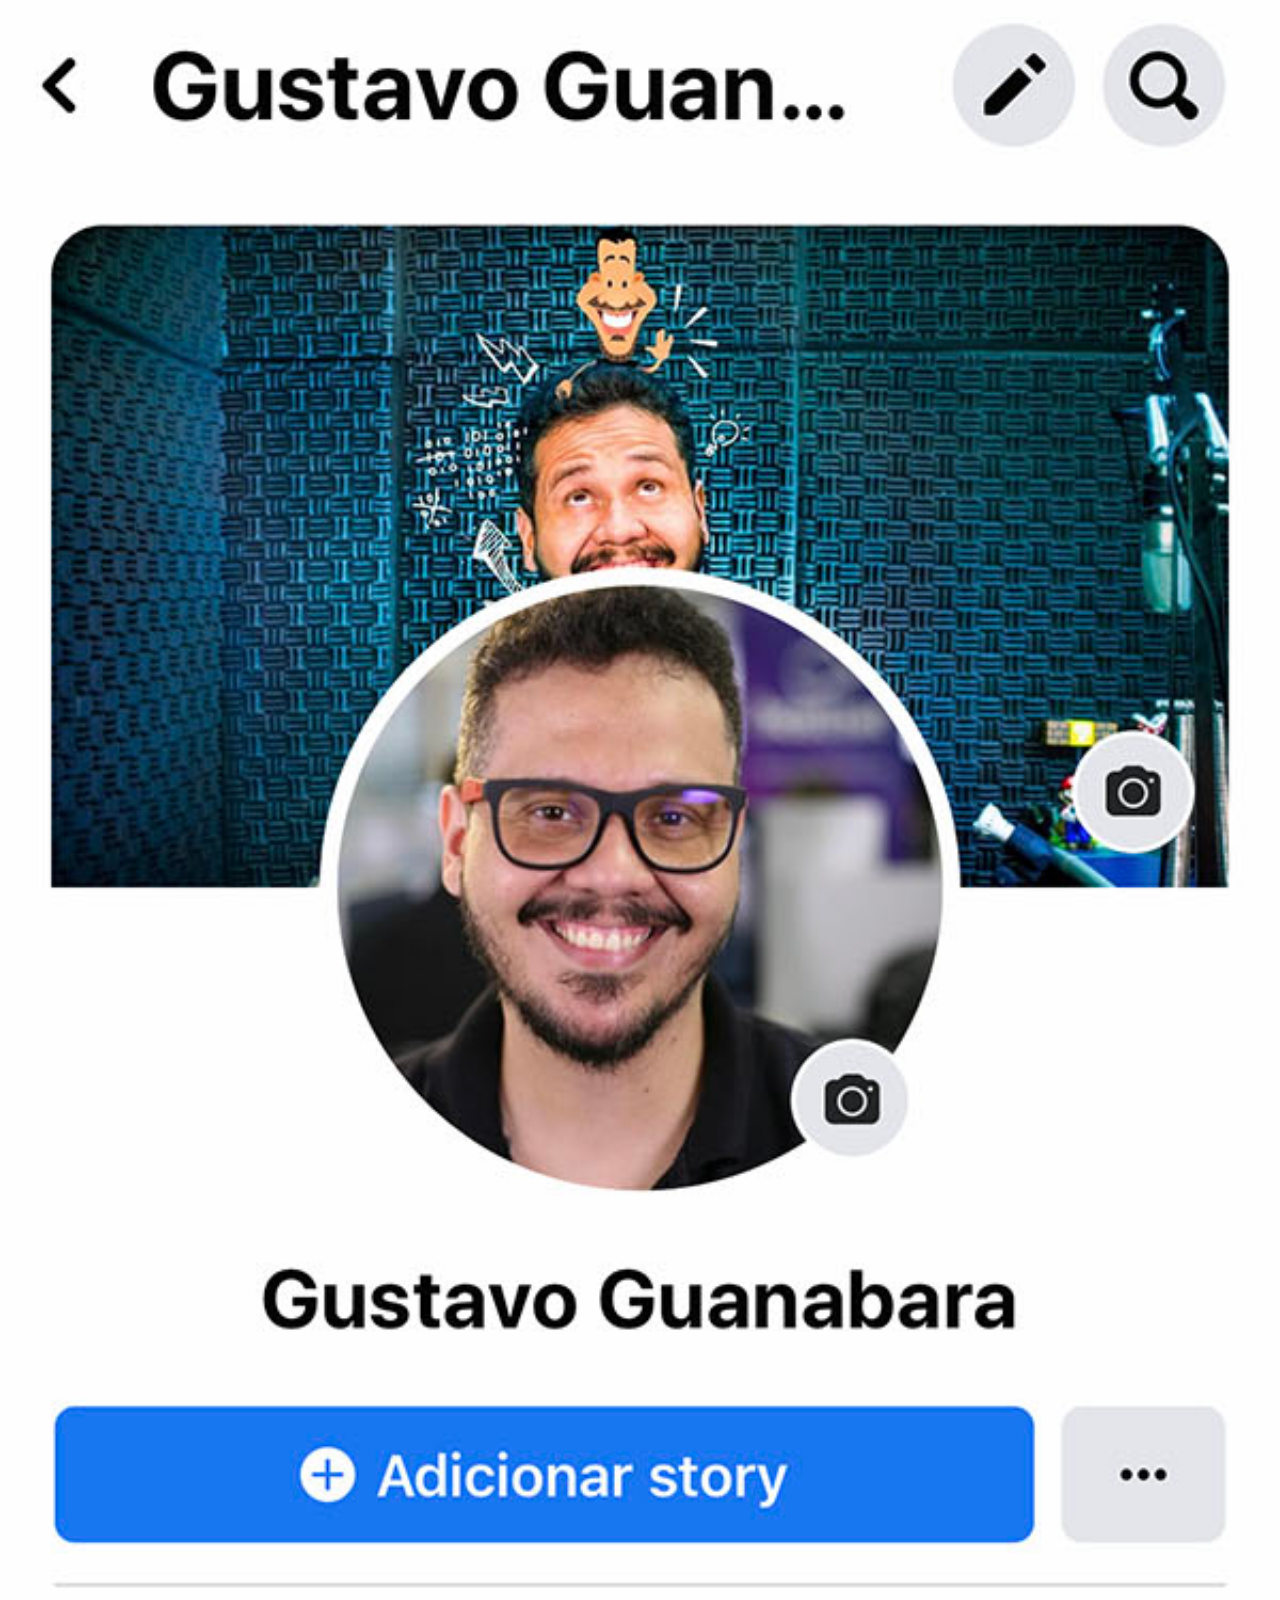
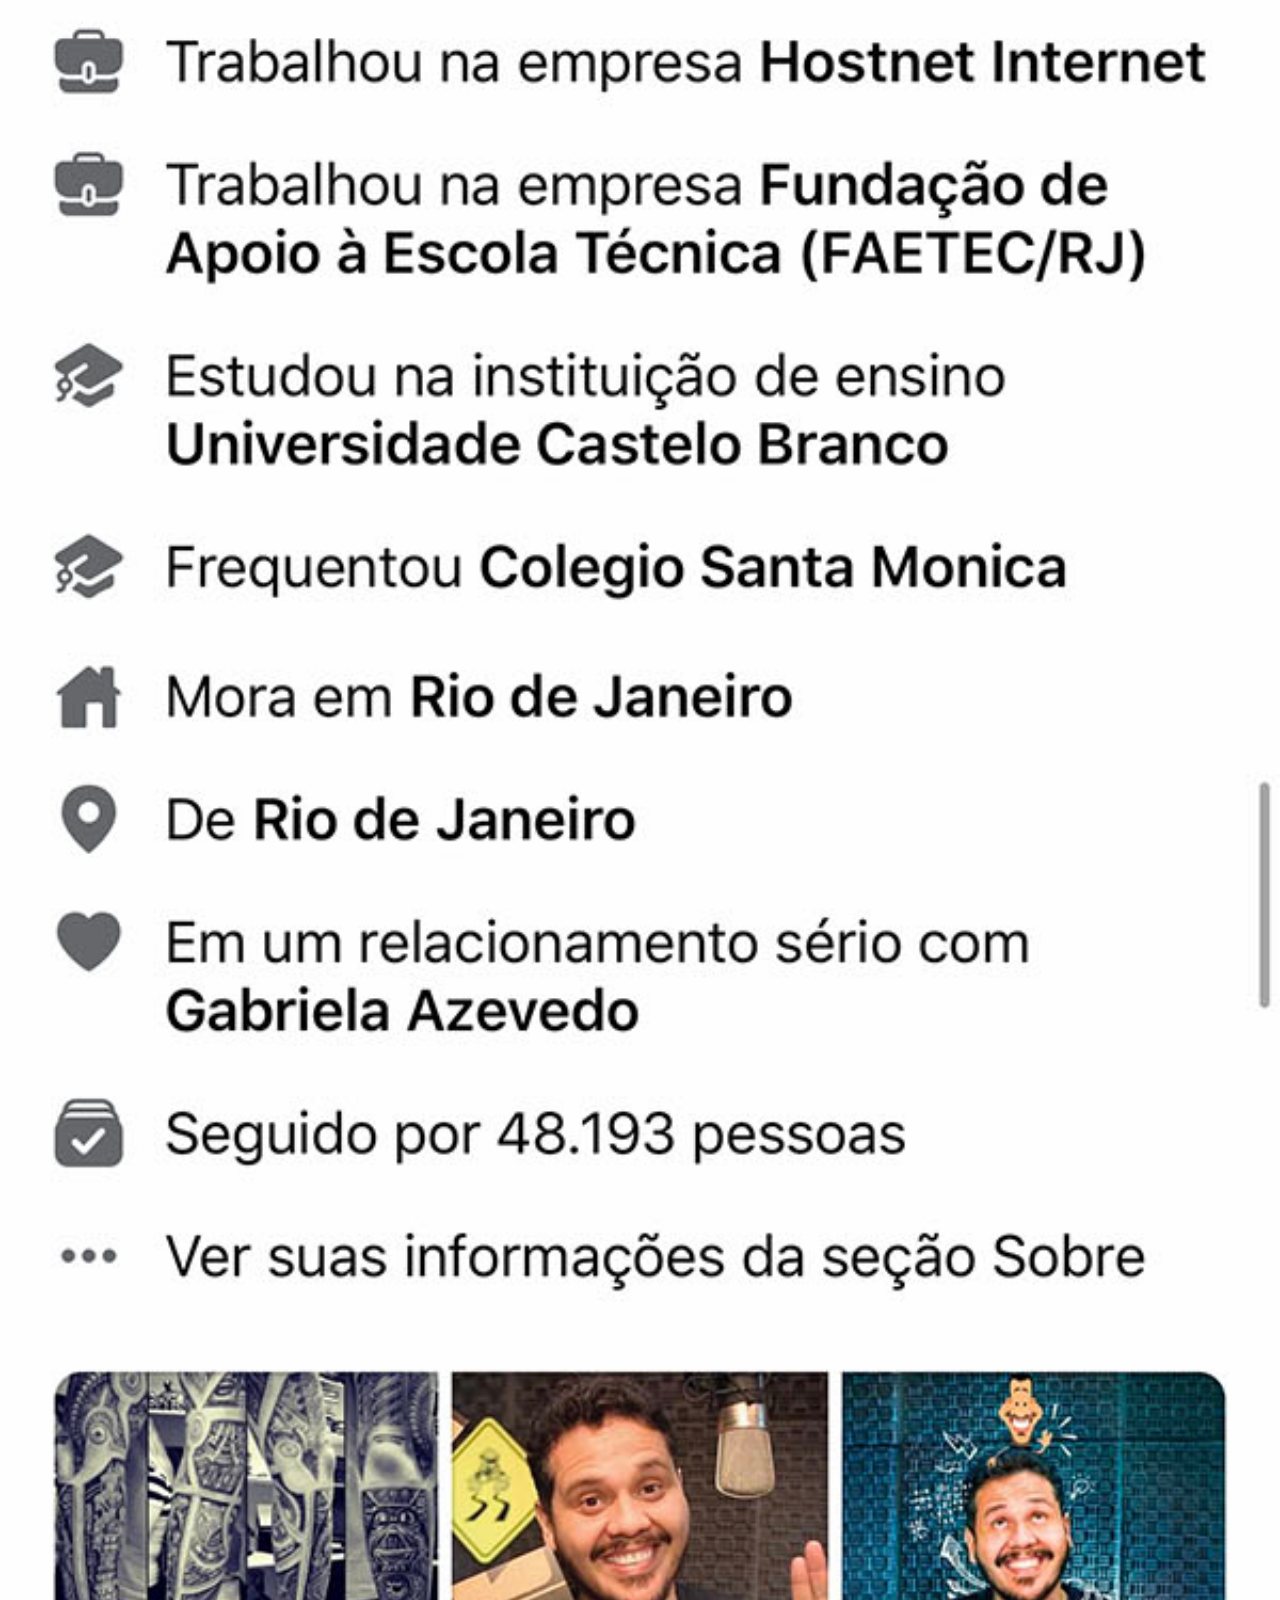
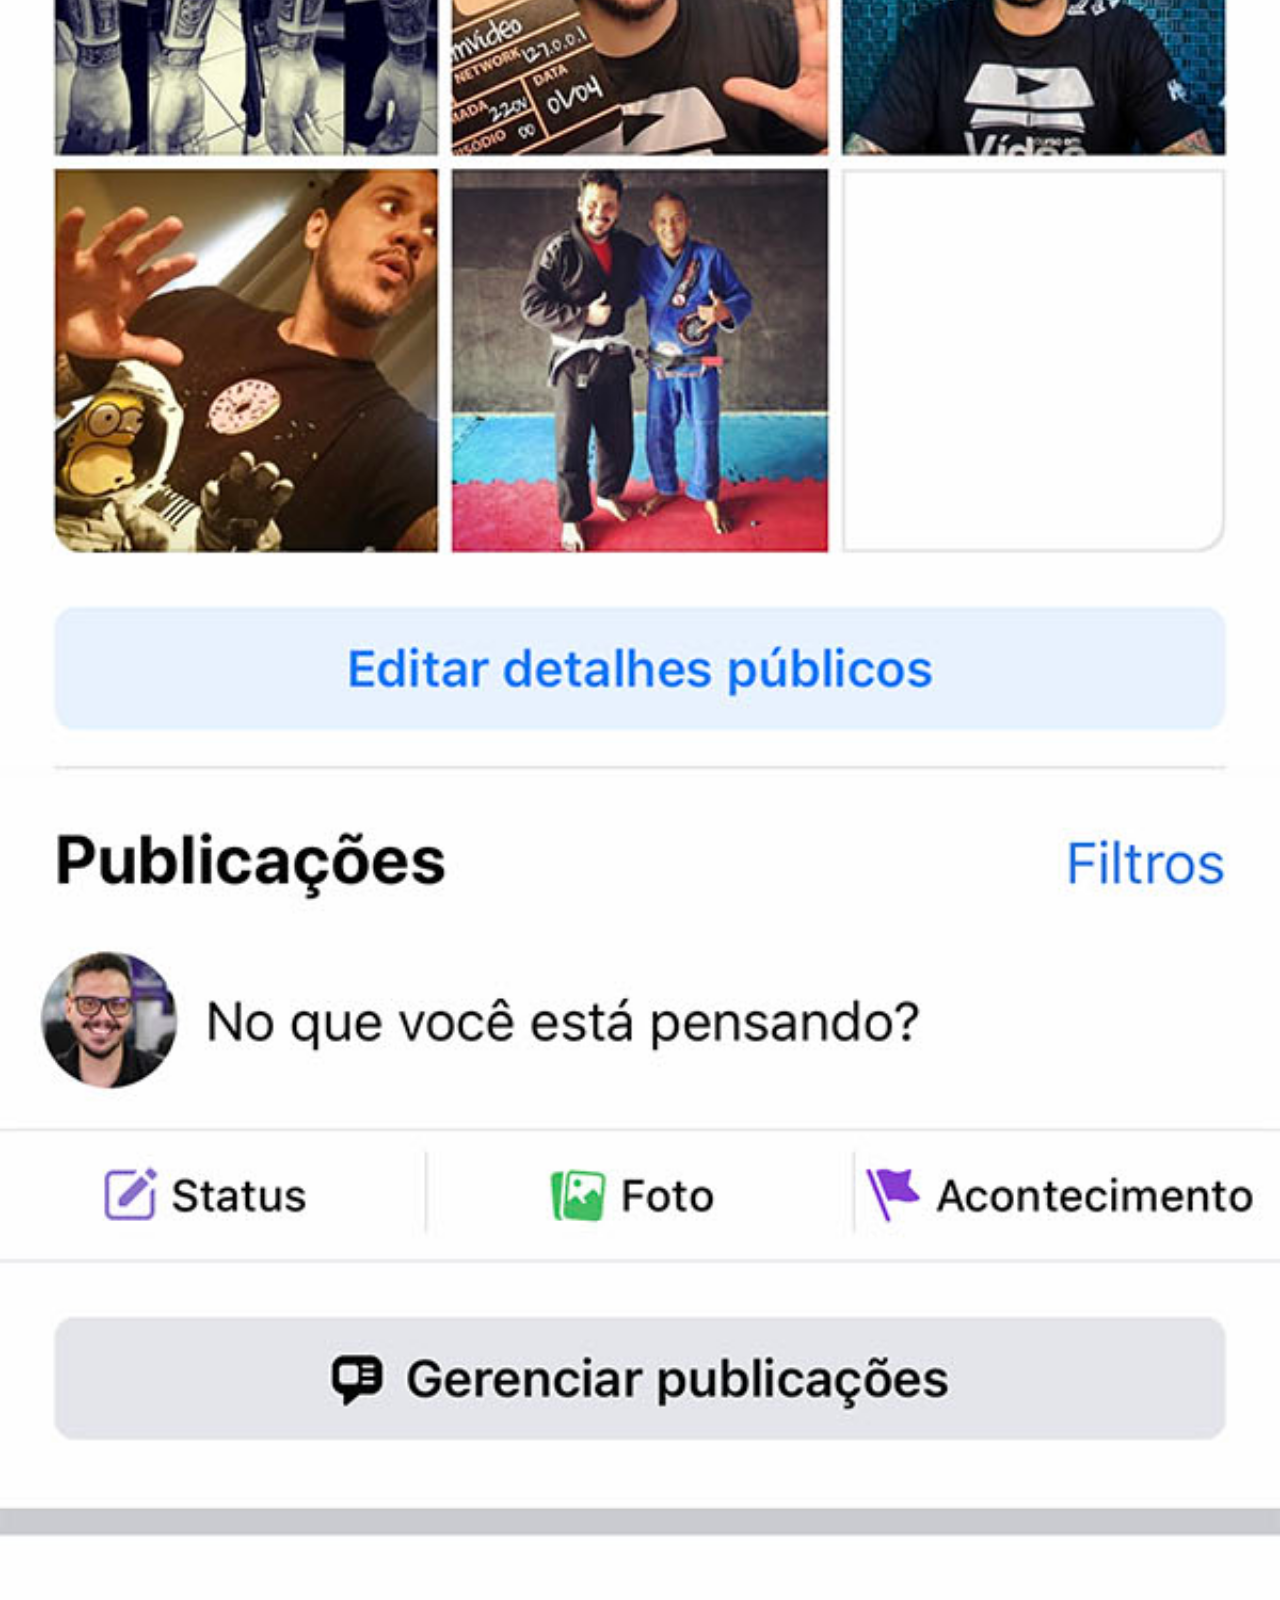
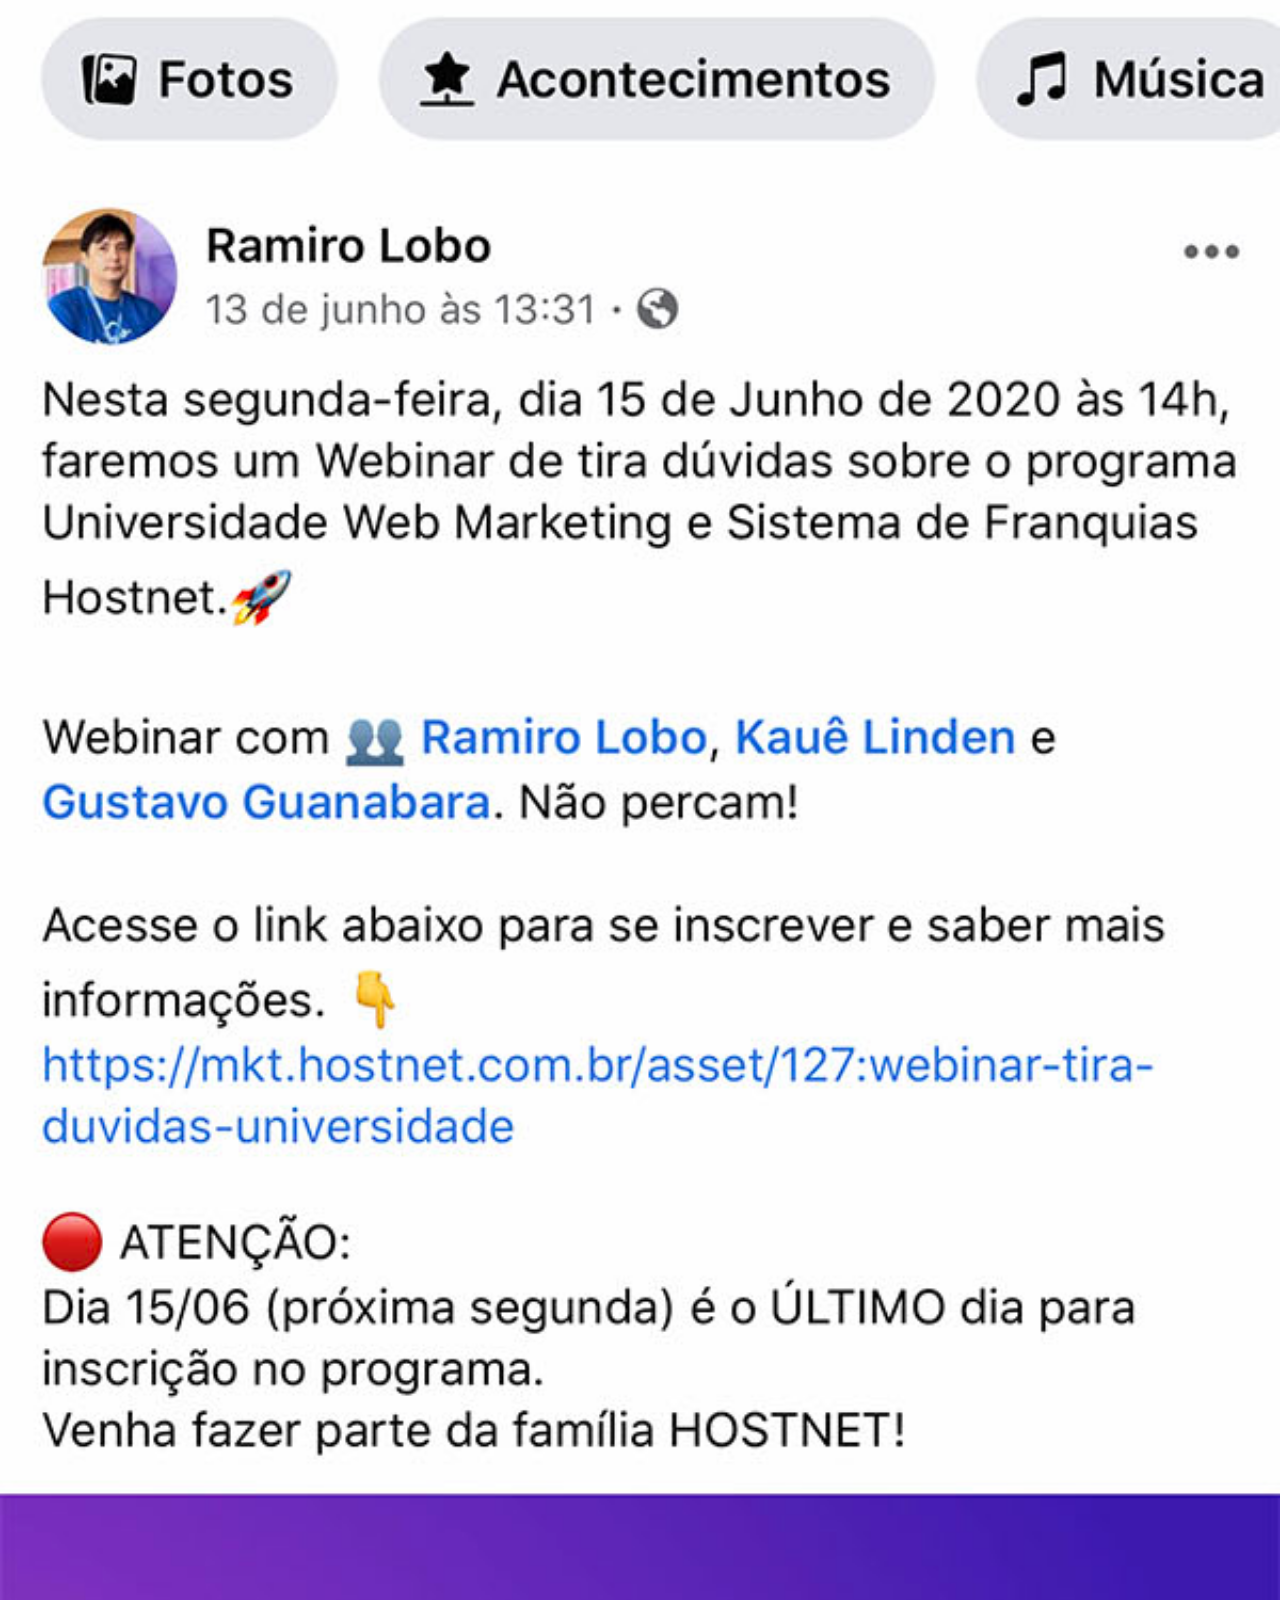
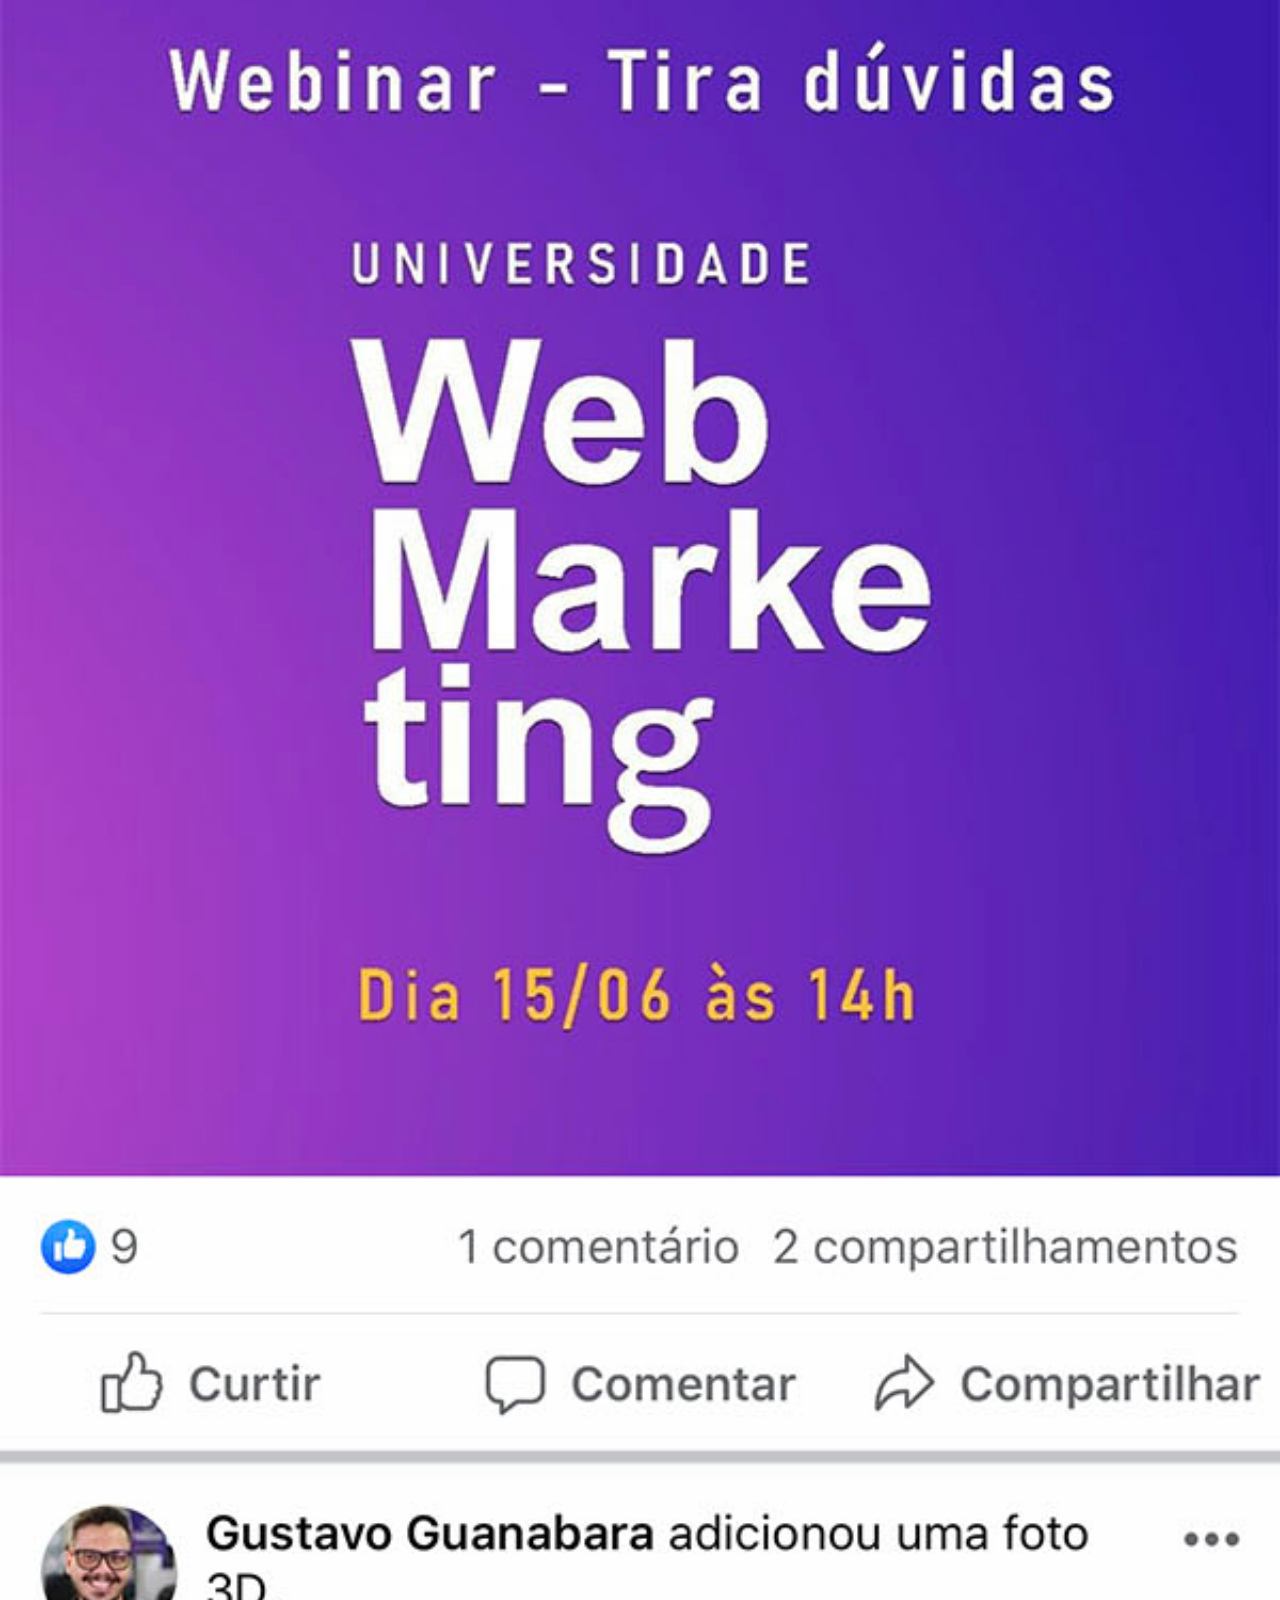
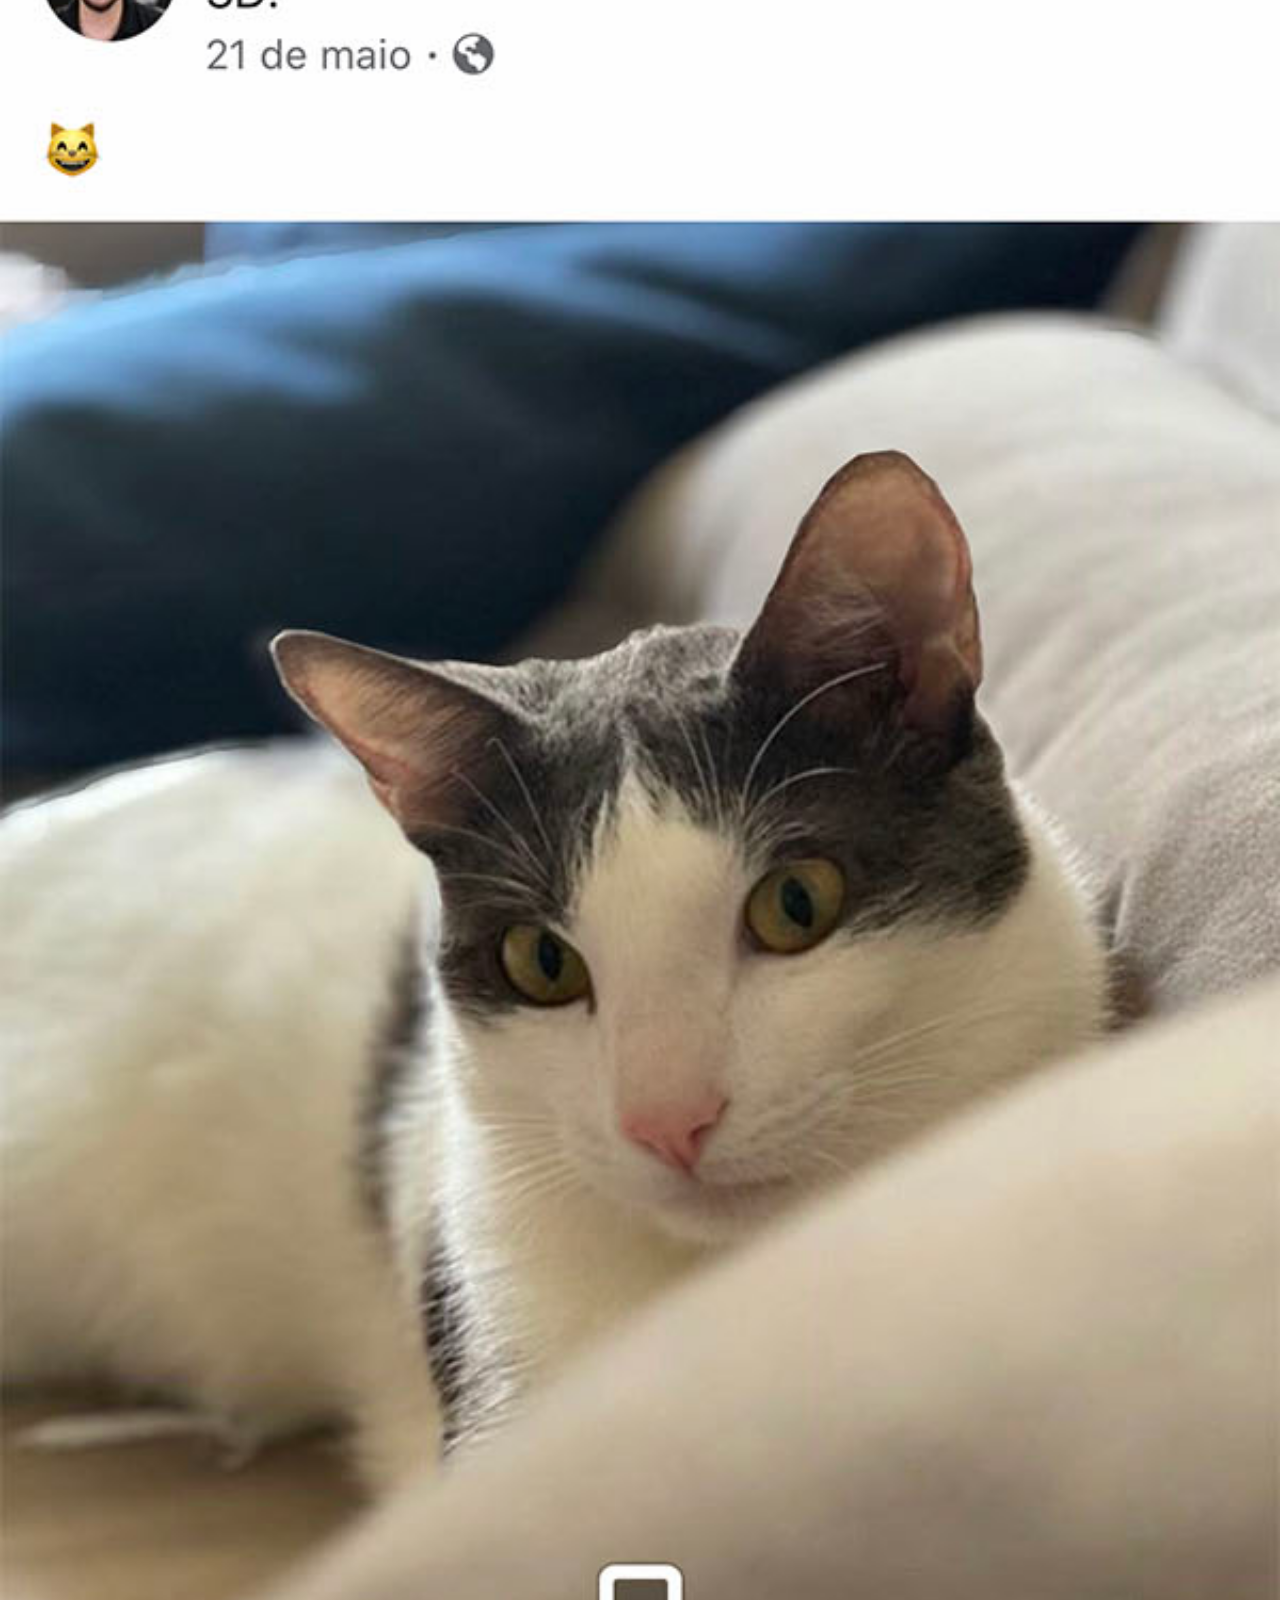
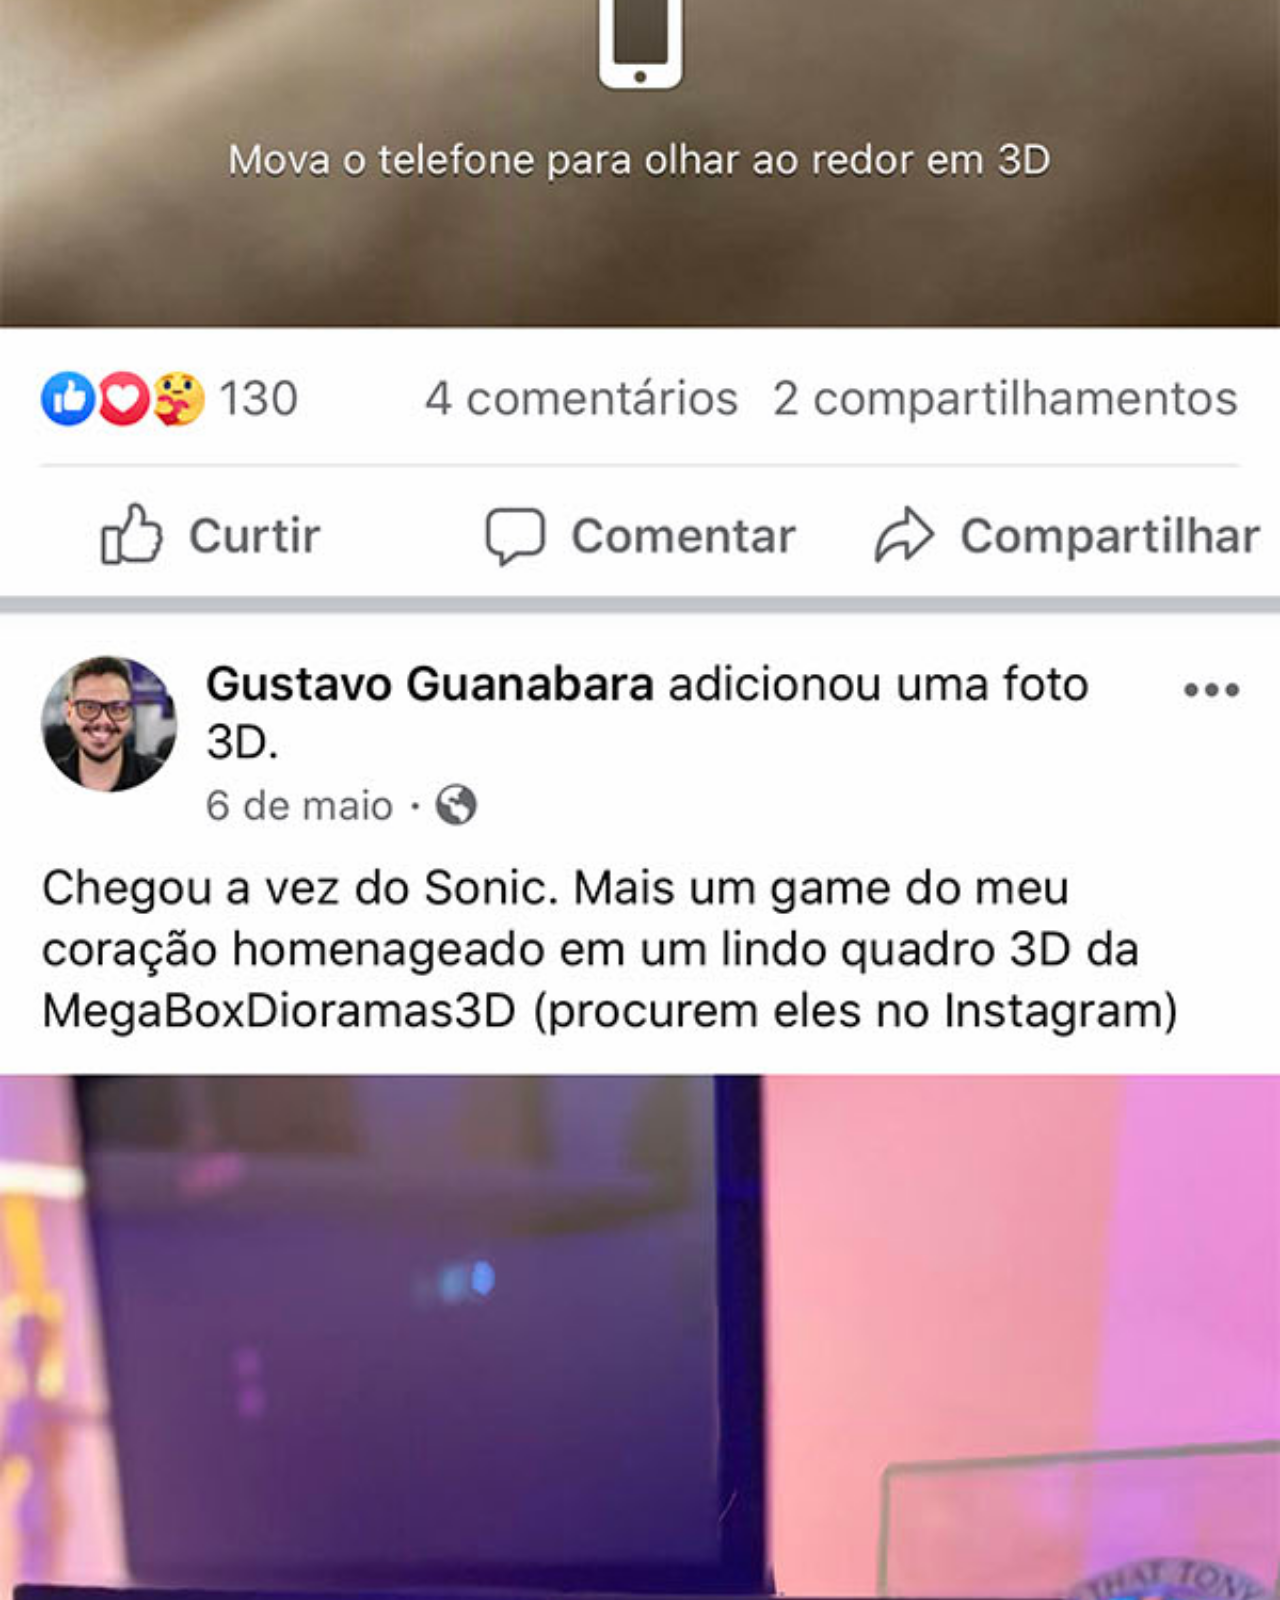
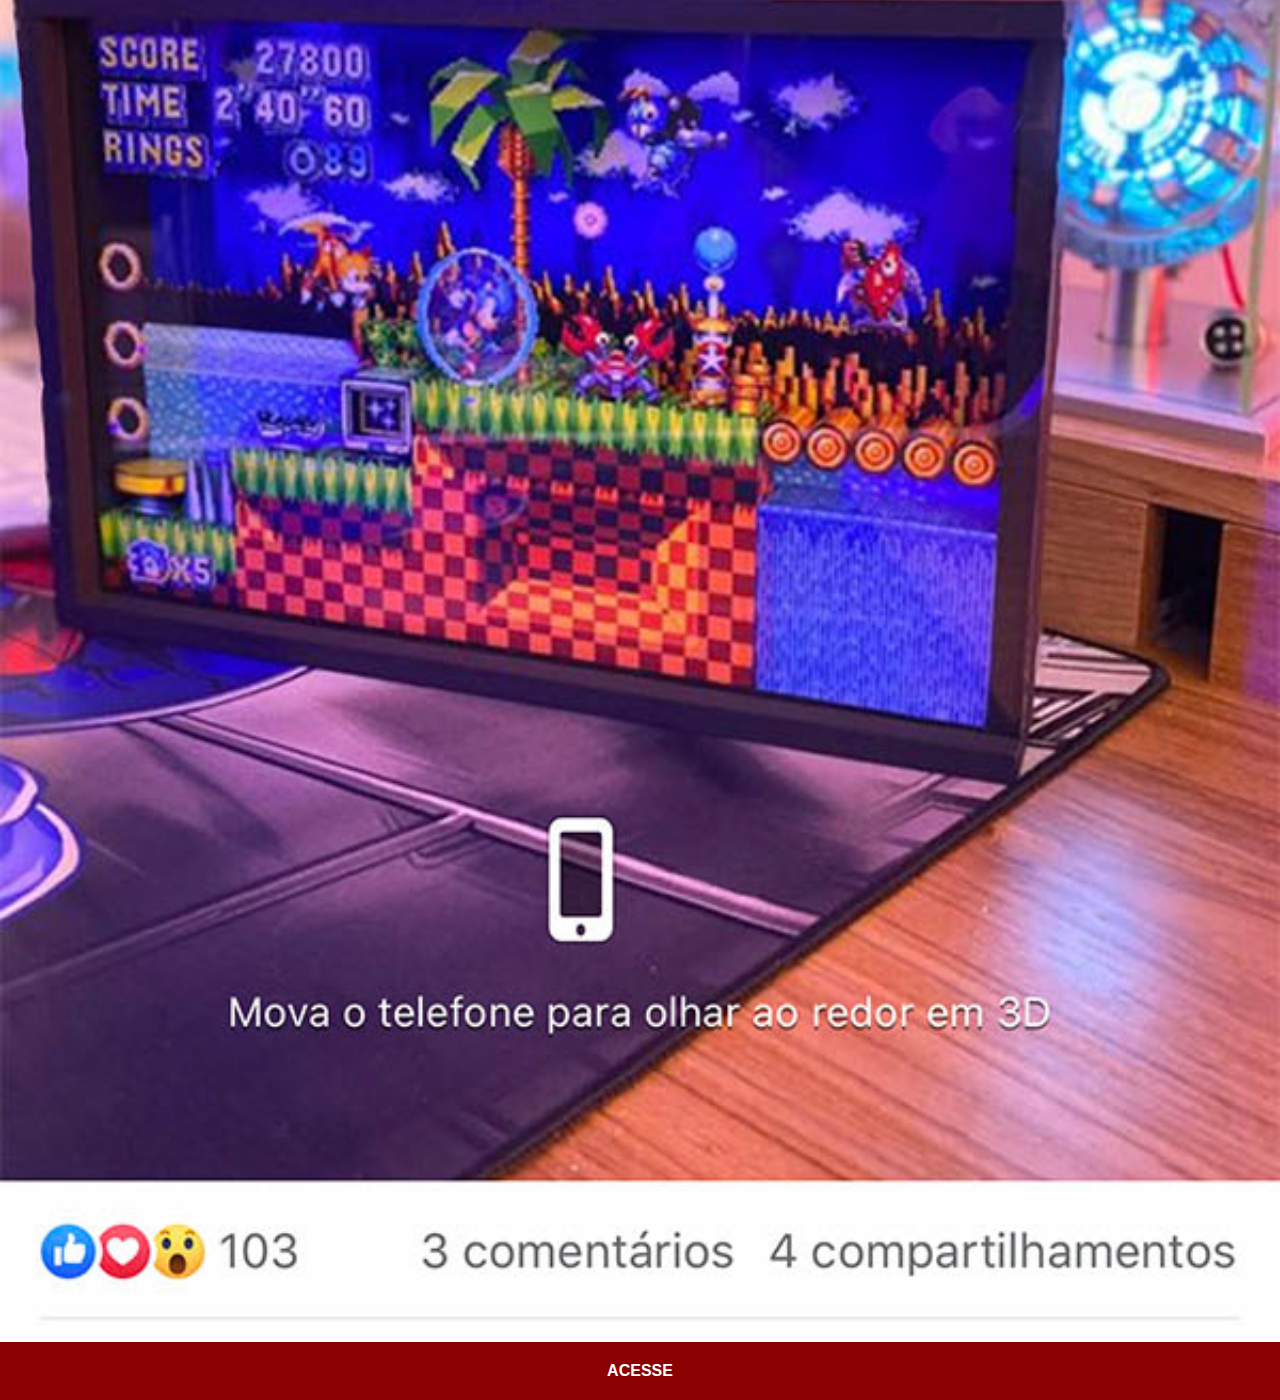
==== facebook.html @ 58ea2803 "criacao de links redes sociais" ====
<!DOCTYPE html>
<html lang="pt-br">
<head>
    <meta charset="UTF-8">
    <meta name="viewport" content="width=device-width, initial-scale=1.0">
    <title>Facebook</title>
    <link rel="stylesheet" href="estilos/social.css">
</head>
<body>
    <img src="imagens/tela-facebook.jpg" alt="facebook">
    <a href="https://www.facebook.com/dionata.filth/" target="_blank">ACESSE</a>
</body>
</html>
---- estilos/social.css ----
@charset "UTF-8";

* {
    margin: 0px;
    padding: 0px;
    font-family: Arial, Helvetica, sans-serif;
}

::-webkit-scrollbar {
    width: 0px;
    height: 0px;
}

img {
    width: 100vw;
}

a {
    display: block;
    background-color: darkred;
    color: white;
    padding: 20px;
    text-align: center;
    font-weight: bolder;
    text-decoration: none;
}

a:hover {
    background-color: red;
}
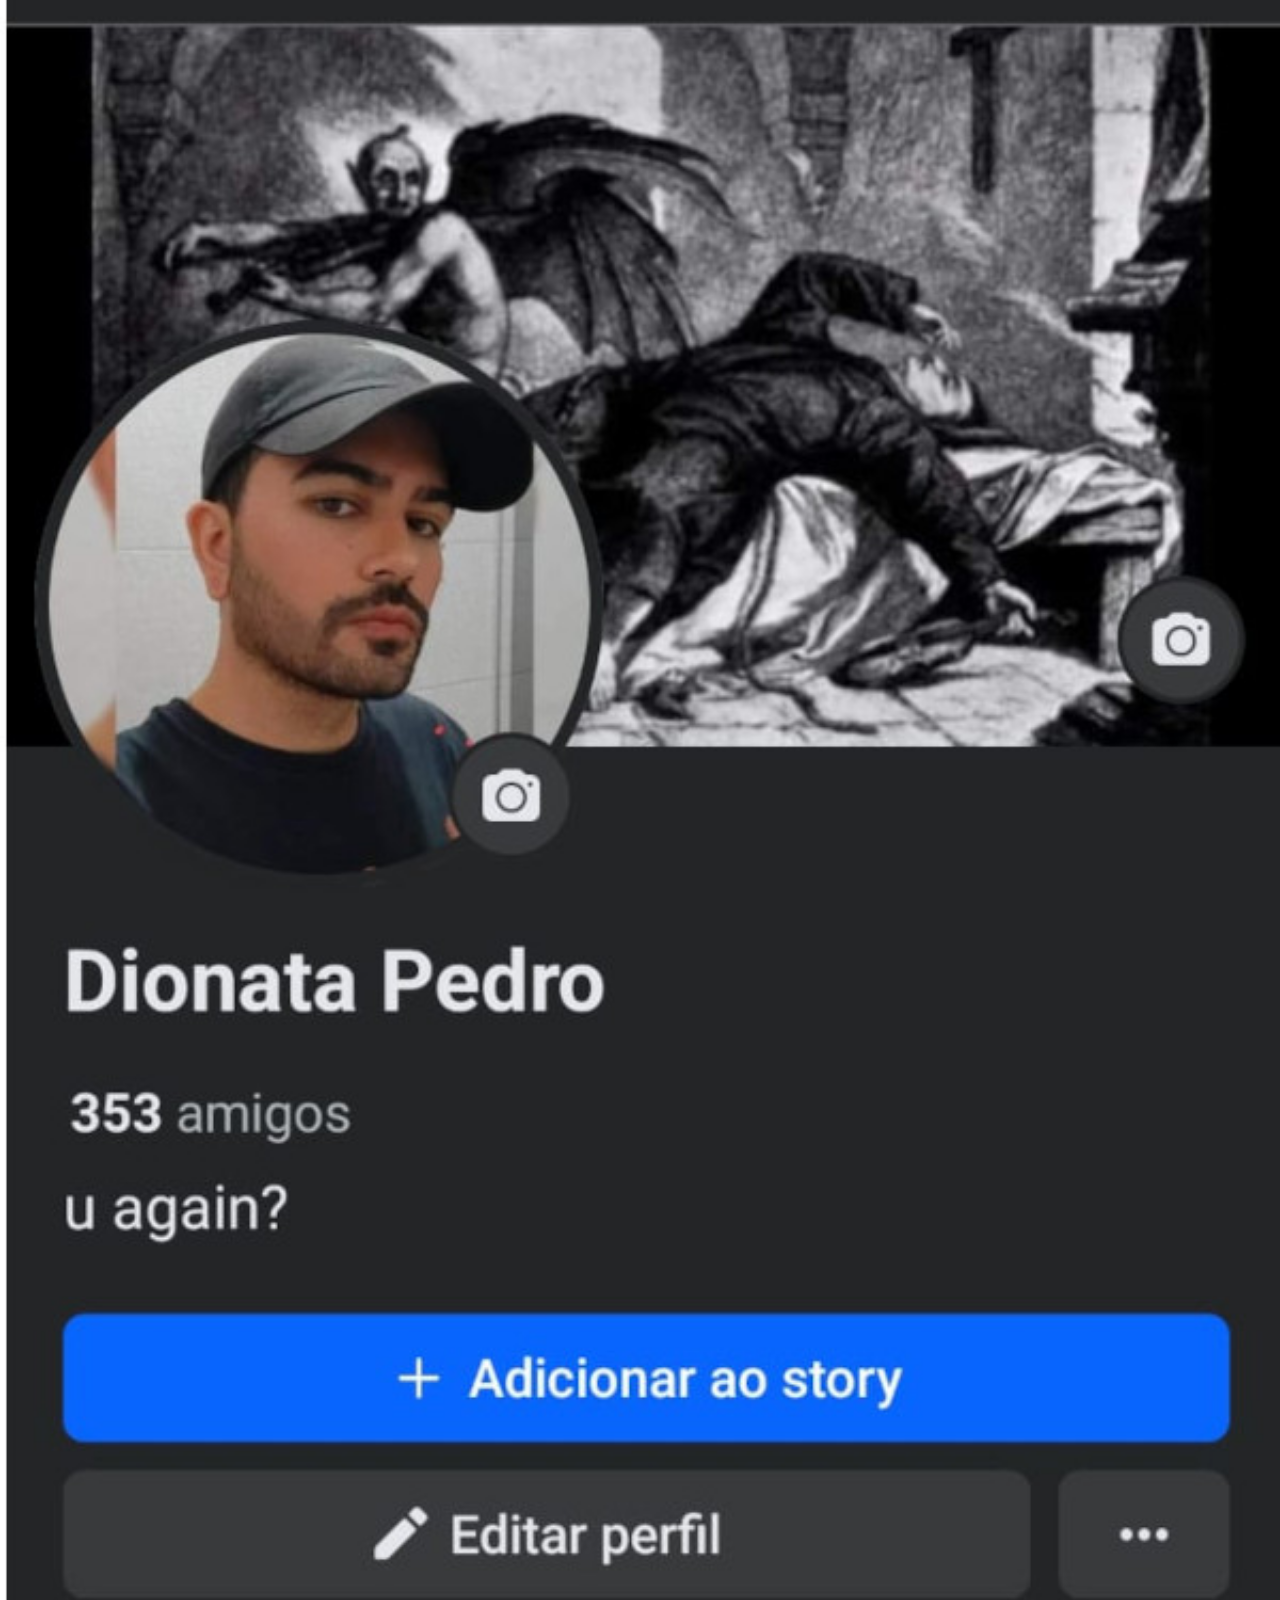
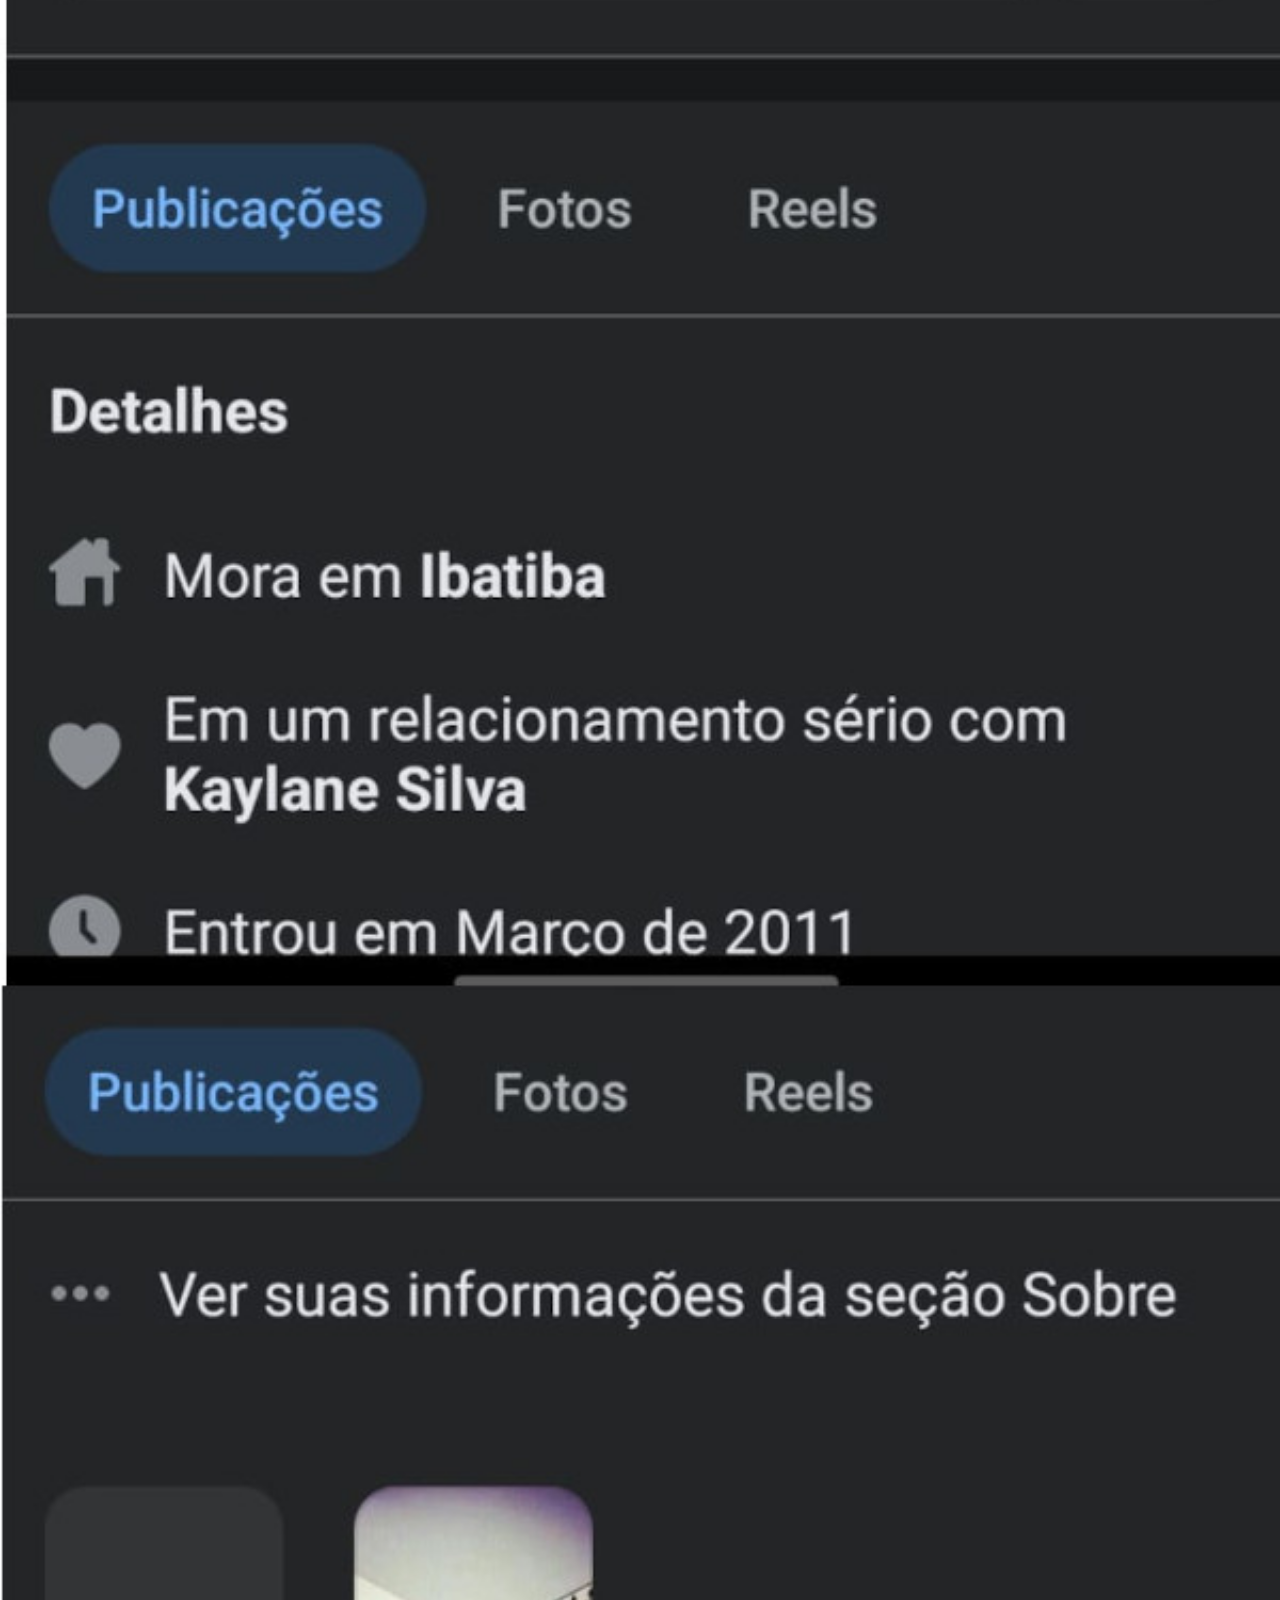
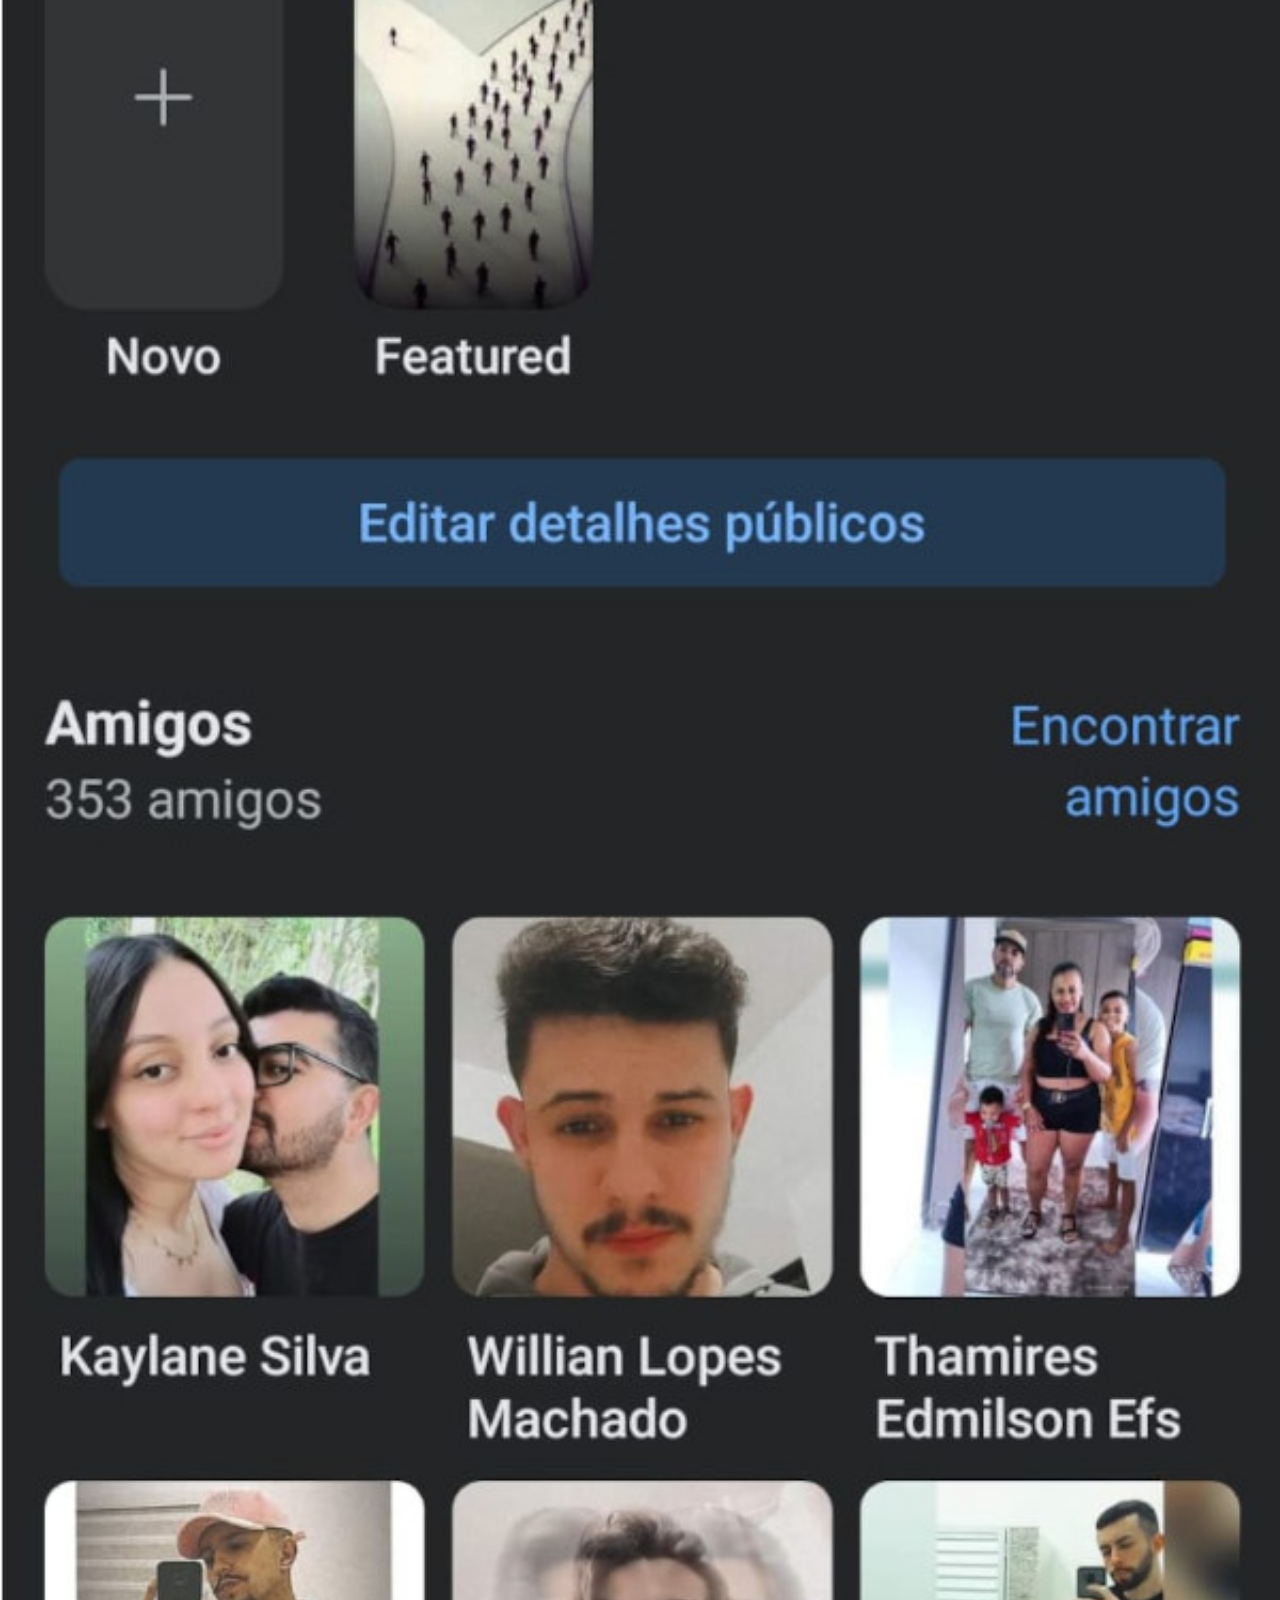
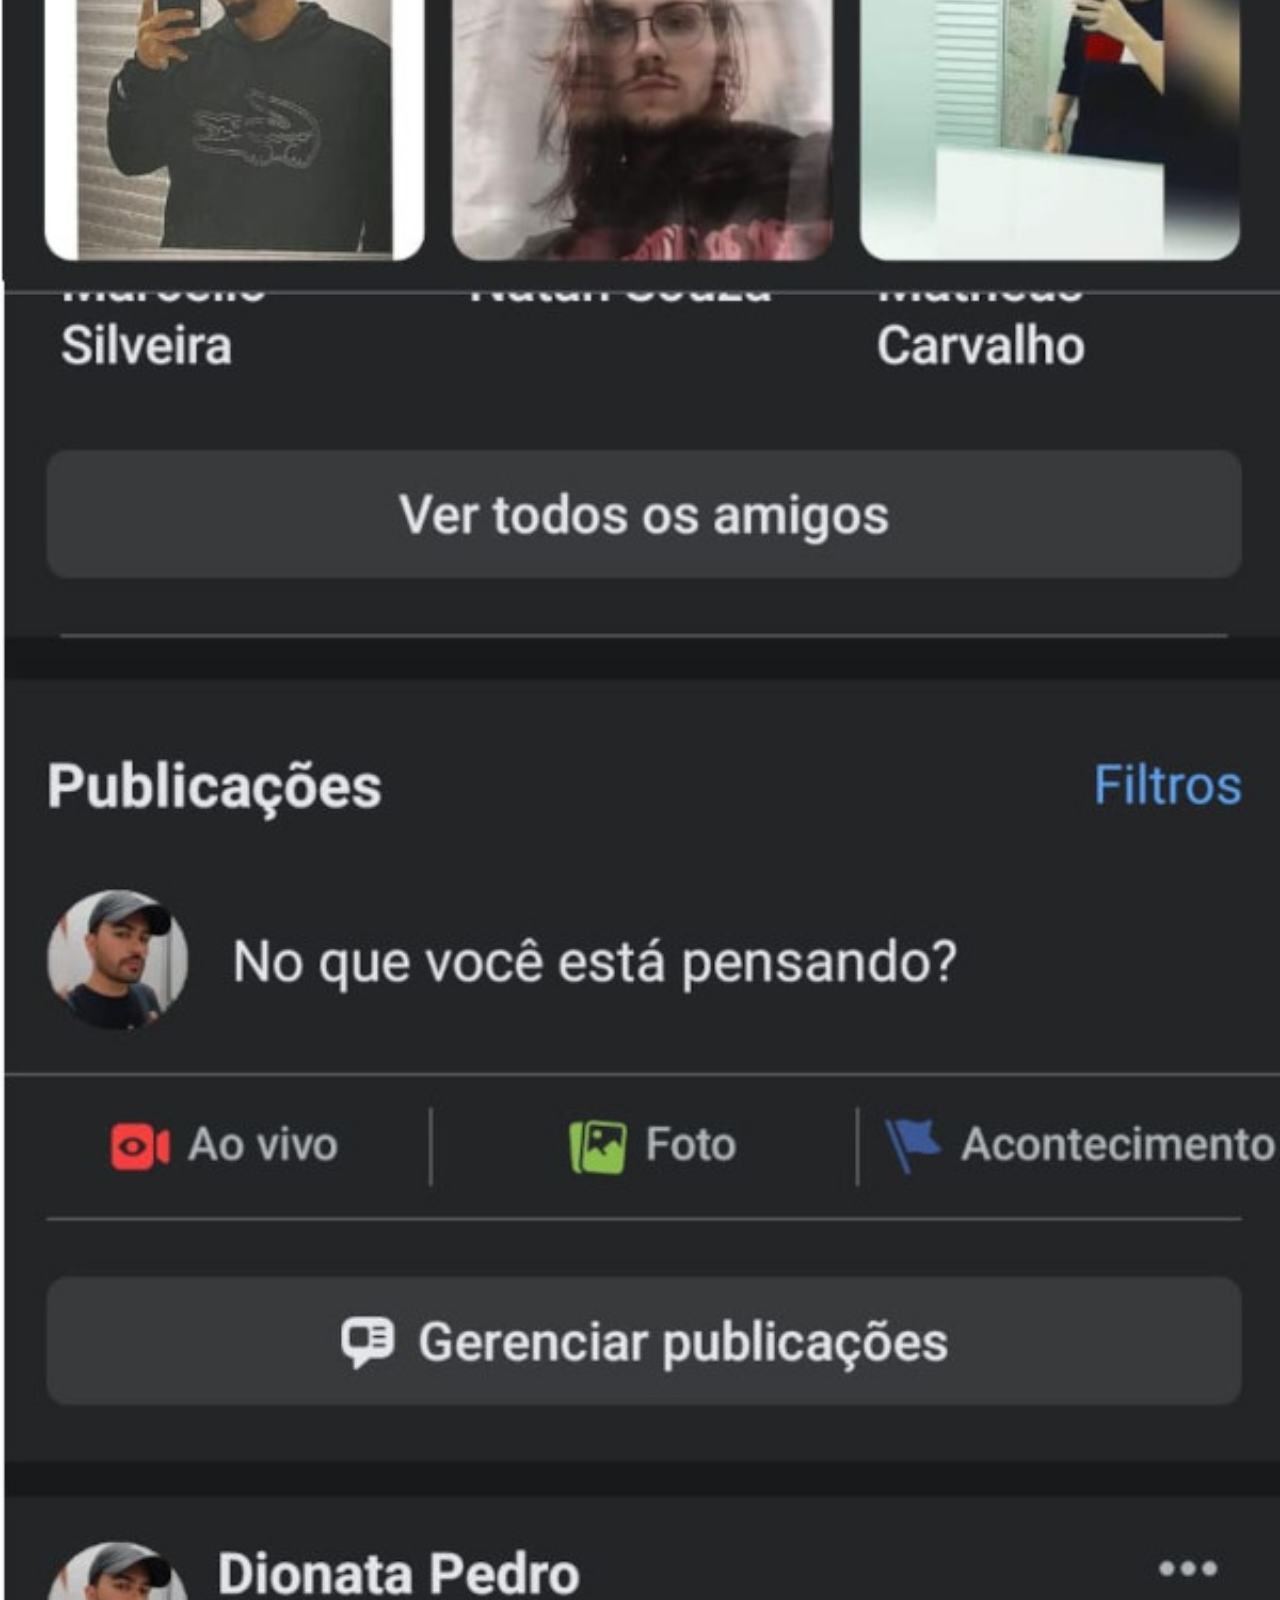
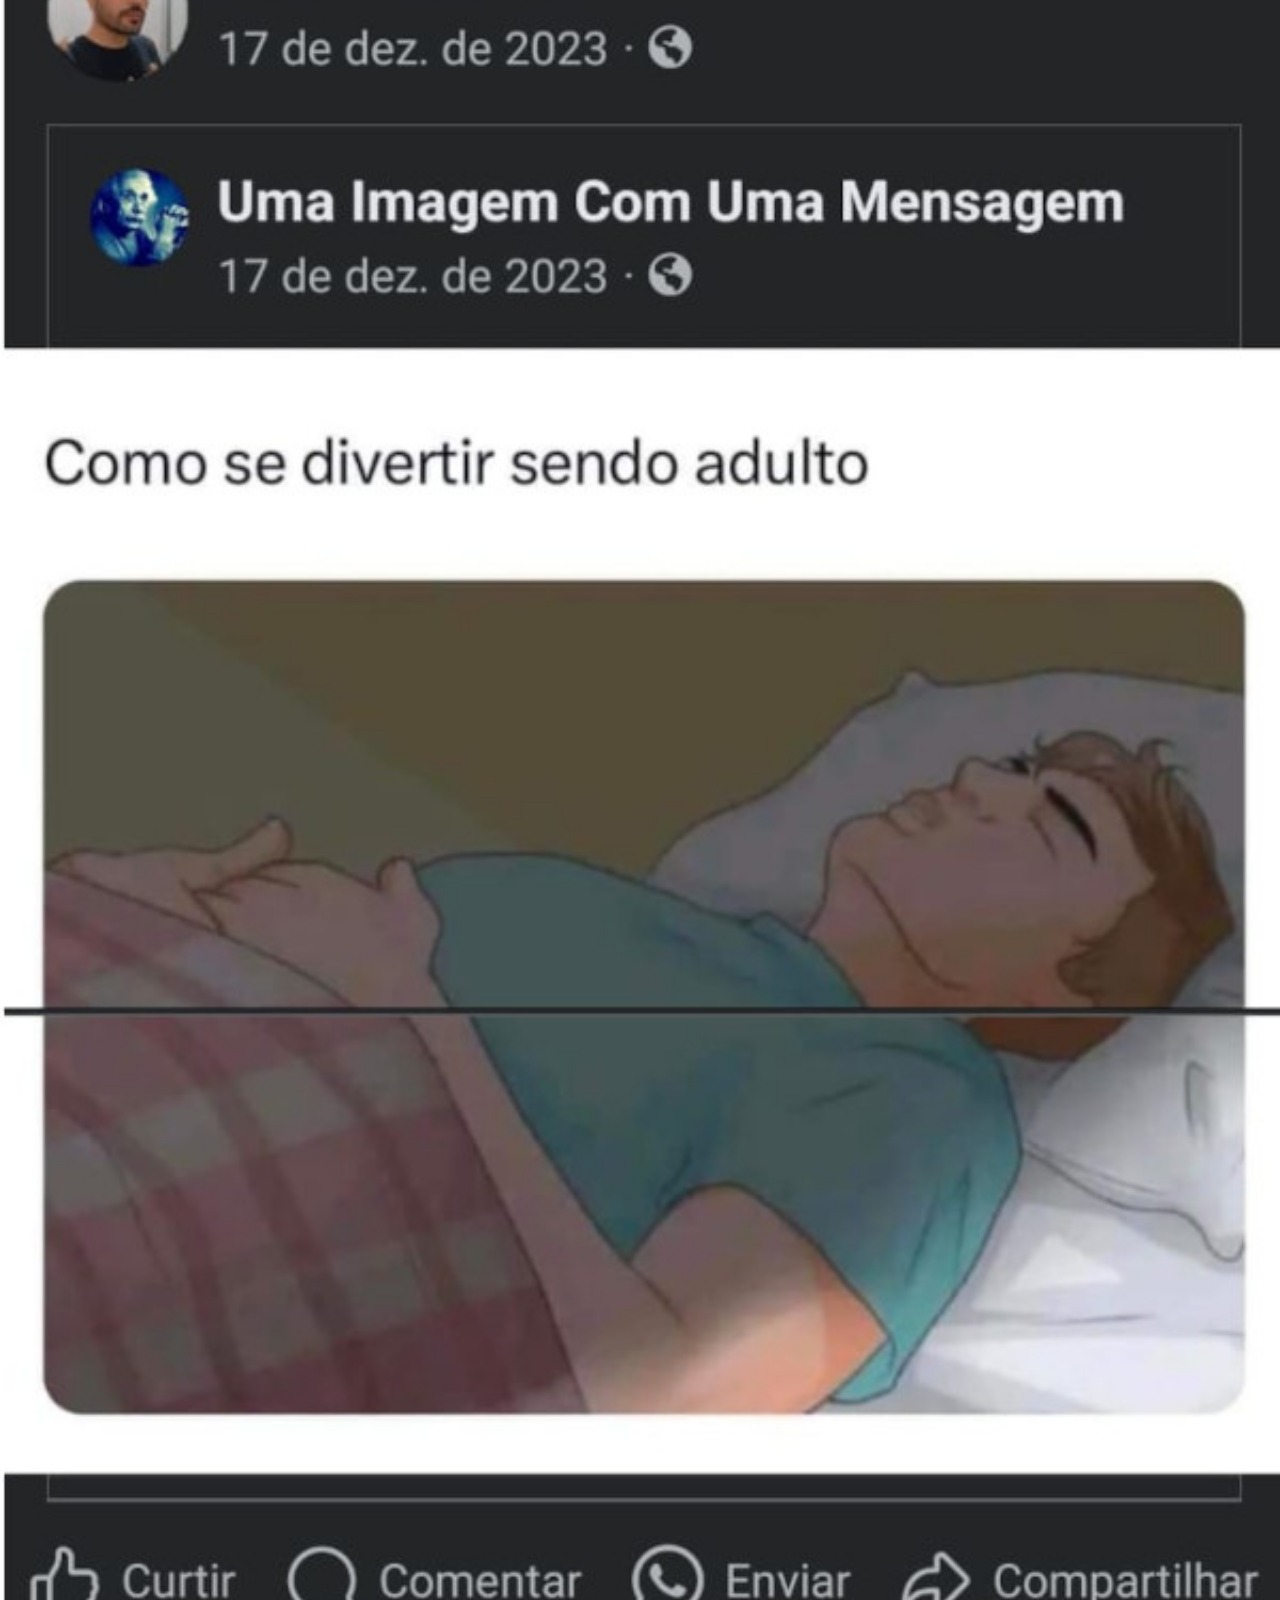
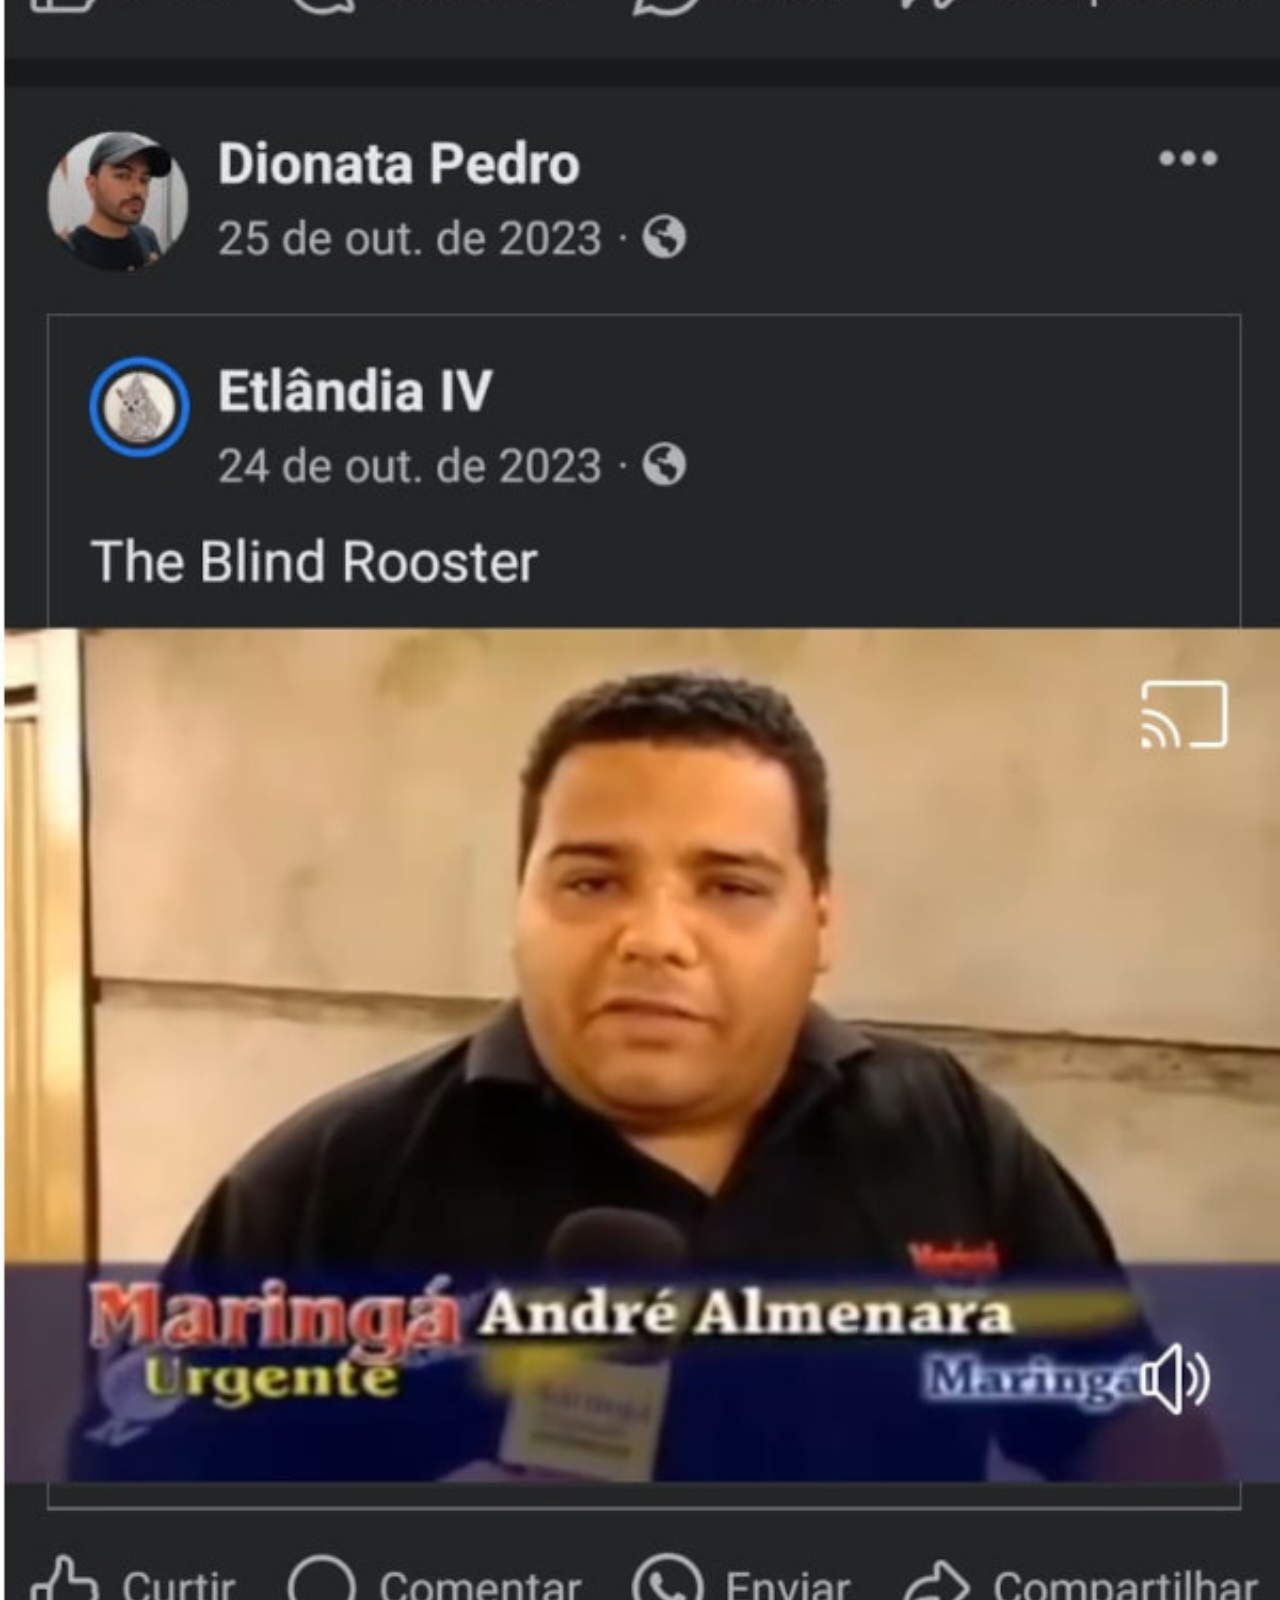
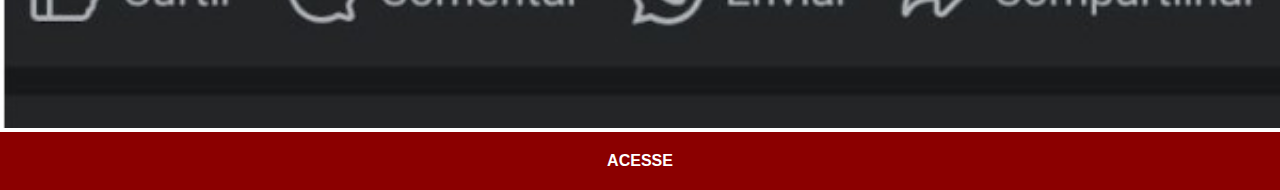
==== commit 0e1ad8a0: "finalizando projeto" ====
--- a/facebook.html
+++ b/facebook.html
@@ -7,7 +7,7 @@
     <link rel="stylesheet" href="estilos/social.css">
 </head>
 <body>
-    <img src="imagens/tela-facebook.jpg" alt="facebook">
+    <img src="dionata-imagens/tela-facebook.jpg" alt="facebook">
     <a href="https://www.facebook.com/dionata.filth/" target="_blank">ACESSE</a>
 </body>
 </html>